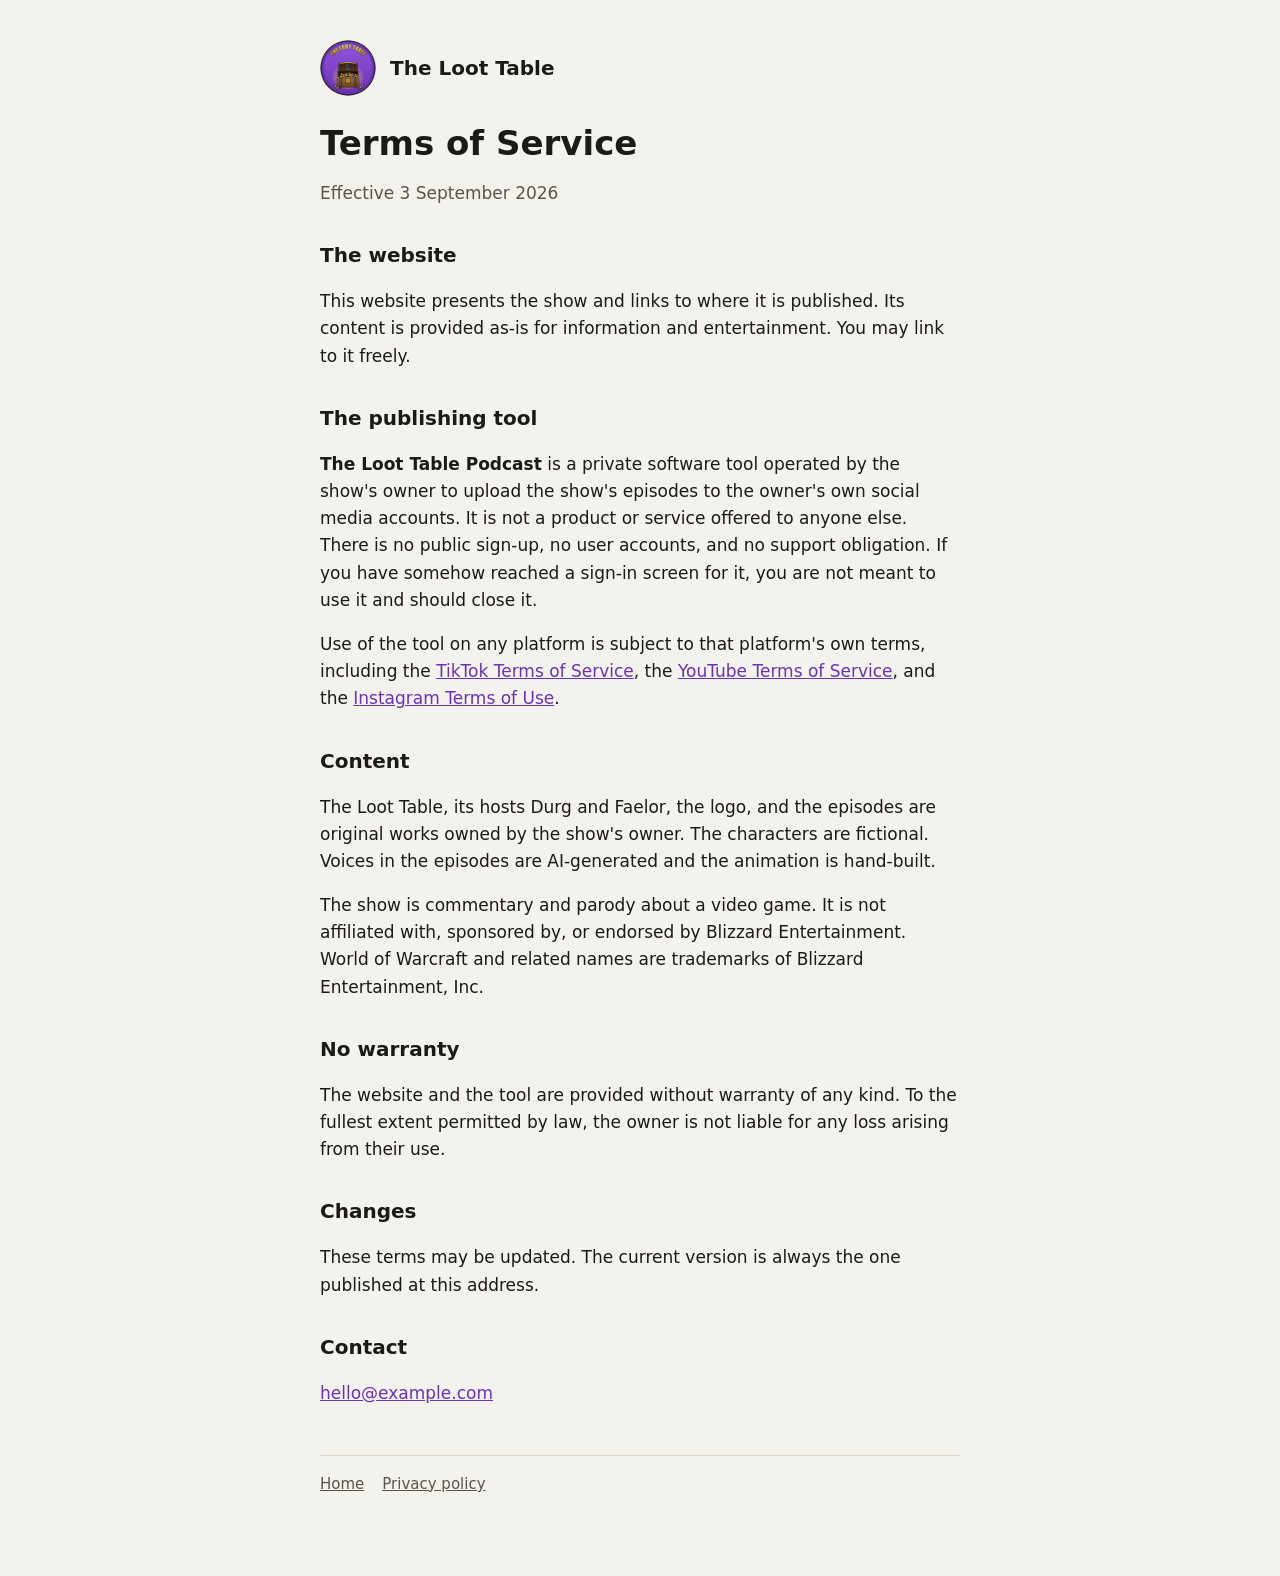
==== terms.html @ 4653801c "The Loot Table site: landing, privacy, terms, OAuth callback Co-Authored-By: Claude Fable 5.1 <norep" ====
<!doctype html>
<html lang="en">
<head>
<meta charset="utf-8">
<meta name="viewport" content="width=device-width, initial-scale=1">
<title>Terms of Service · The Loot Table</title>
<link rel="icon" href="avatar.png">
<link rel="stylesheet" href="style.css">
</head>
<body>
<main>
  <header><img src="avatar.png" alt=""><a href="index.html">The Loot Table</a></header>
  <h1>Terms of Service</h1>
  <p class="muted">Effective 3 September 2026</p>

  <h2>The website</h2>
  <p>This website presents the show and links to where it is published. Its content is provided as-is for information and entertainment. You may link to it freely.</p>

  <h2>The publishing tool</h2>
  <p><strong>The Loot Table Podcast</strong> is a private software tool operated by the show's owner to upload the show's episodes to the owner's own social media accounts. It is not a product or service offered to anyone else. There is no public sign-up, no user accounts, and no support obligation. If you have somehow reached a sign-in screen for it, you are not meant to use it and should close it.</p>
  <p>Use of the tool on any platform is subject to that platform's own terms, including the <a href="https://www.tiktok.com/legal/terms-of-service">TikTok Terms of Service</a>, the <a href="https://www.youtube.com/t/terms">YouTube Terms of Service</a>, and the <a href="https://help.instagram.com/581066165581870">Instagram Terms of Use</a>.</p>

  <h2>Content</h2>
  <p>The Loot Table, its hosts Durg and Faelor, the logo, and the episodes are original works owned by the show's owner. The characters are fictional. Voices in the episodes are AI-generated and the animation is hand-built.</p>
  <p>The show is commentary and parody about a video game. It is not affiliated with, sponsored by, or endorsed by Blizzard Entertainment. World of Warcraft and related names are trademarks of Blizzard Entertainment, Inc.</p>

  <h2>No warranty</h2>
  <p>The website and the tool are provided without warranty of any kind. To the fullest extent permitted by law, the owner is not liable for any loss arising from their use.</p>

  <h2>Changes</h2>
  <p>These terms may be updated. The current version is always the one published at this address.</p>

  <h2>Contact</h2>
  <p><a href="mailto:hello@example.com">hello@example.com</a></p>

  <footer>
    <a href="index.html">Home</a>
    <a href="privacy.html">Privacy policy</a>
  </footer>
</main>
</body>
</html>
---- style.css ----
:root { --paper: #f4f2ec; --ink: #1c1a17; --ink-2: #5a554c; --line: #ddd8cc; --gold: #b8861b; --purple: #6a33b3; }
@media (prefers-color-scheme: dark) { :root { --paper: #1a1613; --ink: #ede8dc; --ink-2: #b3ab9c; --line: #3a332b; --gold: #e6b93c; --purple: #b48cf0; } }
* { box-sizing: border-box; }
body { margin: 0; background: var(--paper); color: var(--ink); font: 17px/1.6 "Segoe UI", system-ui, -apple-system, sans-serif; }
main { max-width: 680px; margin: 0 auto; padding: 40px 20px 80px; }
header { display: flex; align-items: center; gap: 14px; margin-bottom: 28px; }
header img { width: 56px; height: 56px; border-radius: 50%; }
header a { color: var(--ink); text-decoration: none; font-weight: 700; font-size: 20px; }
h1 { font-size: 34px; line-height: 1.15; margin: 0 0 6px; }
h2 { font-size: 20px; margin: 32px 0 8px; }
p, li { color: var(--ink); }
.muted { color: var(--ink-2); }
a { color: var(--purple); }
.hero { text-align: center; padding: 20px 0 10px; }
.hero img { width: min(100%, 520px); height: auto; }
.links { display: flex; flex-wrap: wrap; gap: 12px; justify-content: center; margin: 24px 0; }
.links a { display: inline-block; padding: 10px 18px; border: 2px solid var(--gold); border-radius: 999px; color: var(--ink); text-decoration: none; font-weight: 600; }
footer { margin-top: 48px; padding-top: 16px; border-top: 1px solid var(--line); color: var(--ink-2); font-size: 15px; display: flex; gap: 18px; flex-wrap: wrap; }
footer a { color: var(--ink-2); }
code { background: rgba(127,127,127,.15); padding: 2px 6px; border-radius: 4px; font-size: 15px; word-break: break-all; }
.box { border: 1px solid var(--line); border-radius: 10px; padding: 16px; margin: 16px 0; }
button { font: inherit; padding: 10px 18px; border-radius: 8px; border: 2px solid var(--gold); background: transparent; color: var(--ink); cursor: pointer; font-weight: 600; }
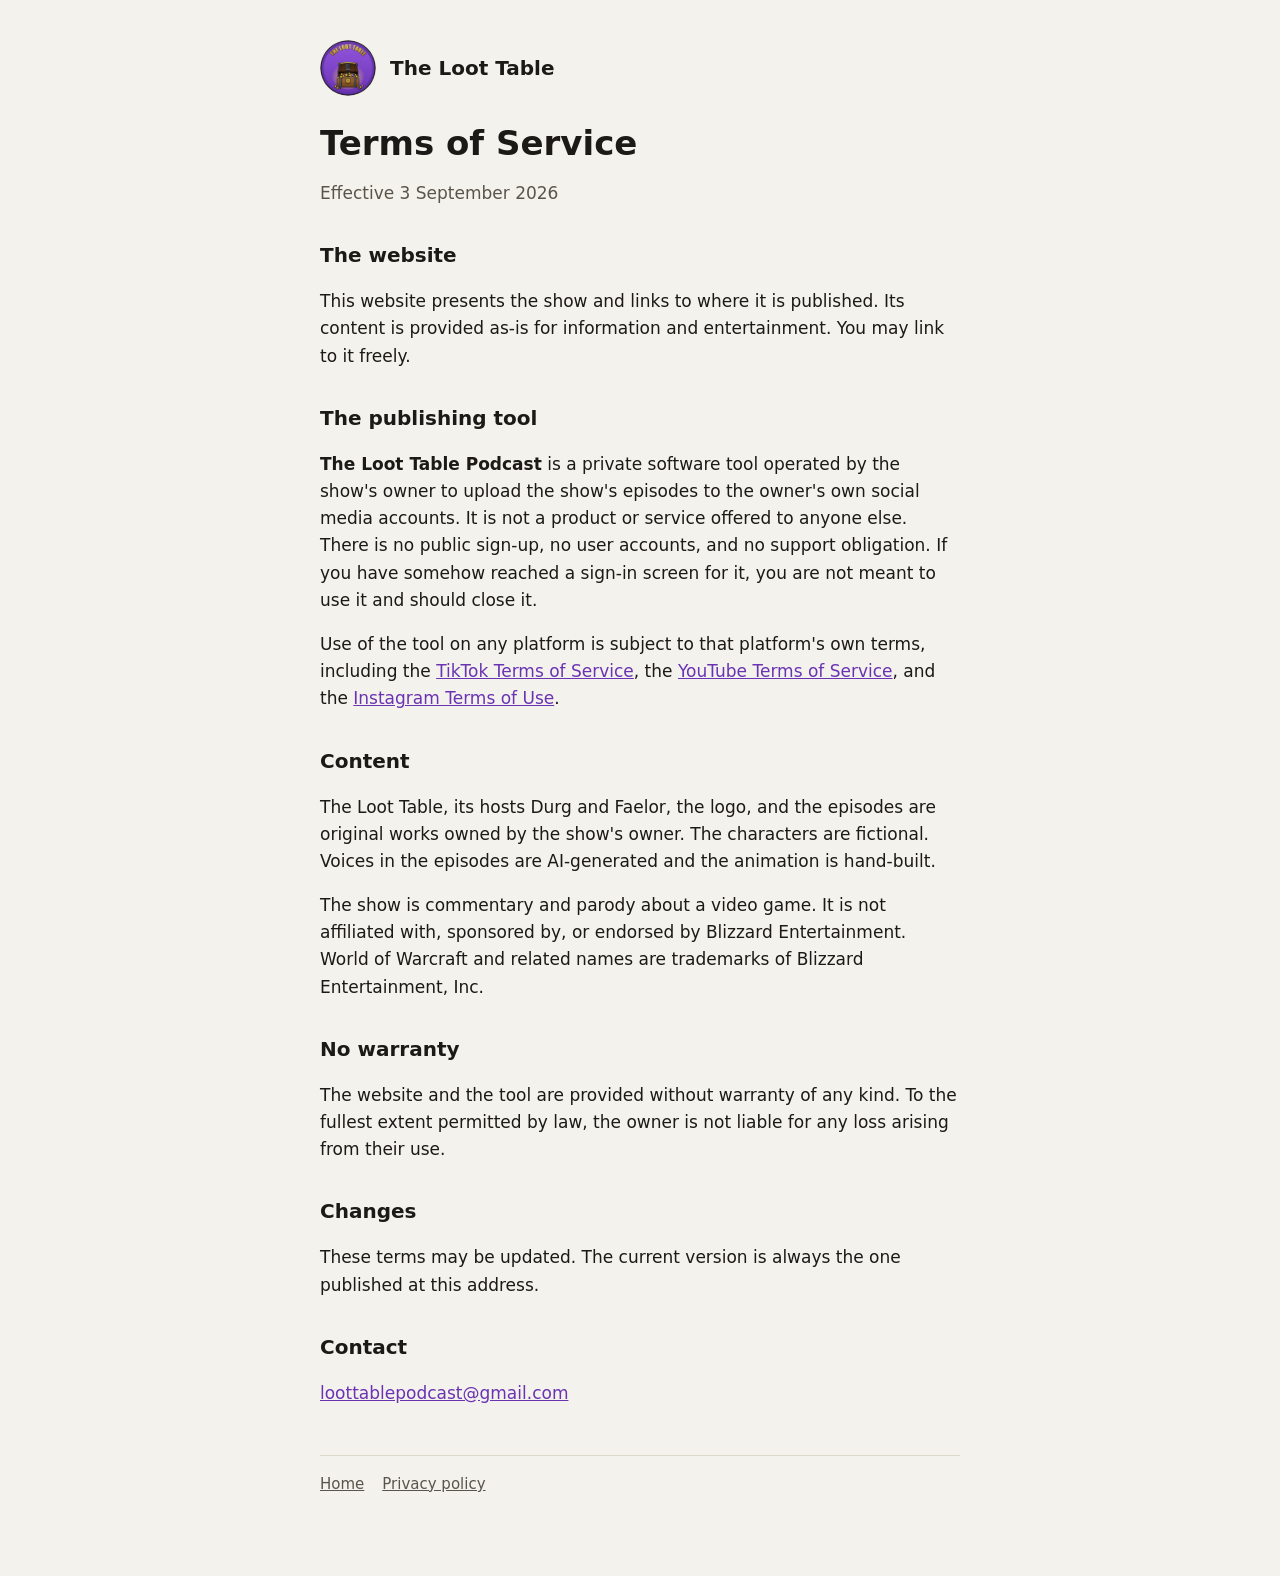
==== commit 637a2d24: "Use the show's contact email in the policy pages Co-Authored-By: Claude Fable 5.1 <noreply@anthropic" ====
--- a/terms.html
+++ b/terms.html
@@ -31,7 +31,7 @@
   <p>These terms may be updated. The current version is always the one published at this address.</p>
 
   <h2>Contact</h2>
-  <p><a href="mailto:hello@example.com">hello@example.com</a></p>
+  <p><a href="mailto:loottablepodcast@gmail.com">loottablepodcast@gmail.com</a></p>
 
   <footer>
     <a href="index.html">Home</a>
